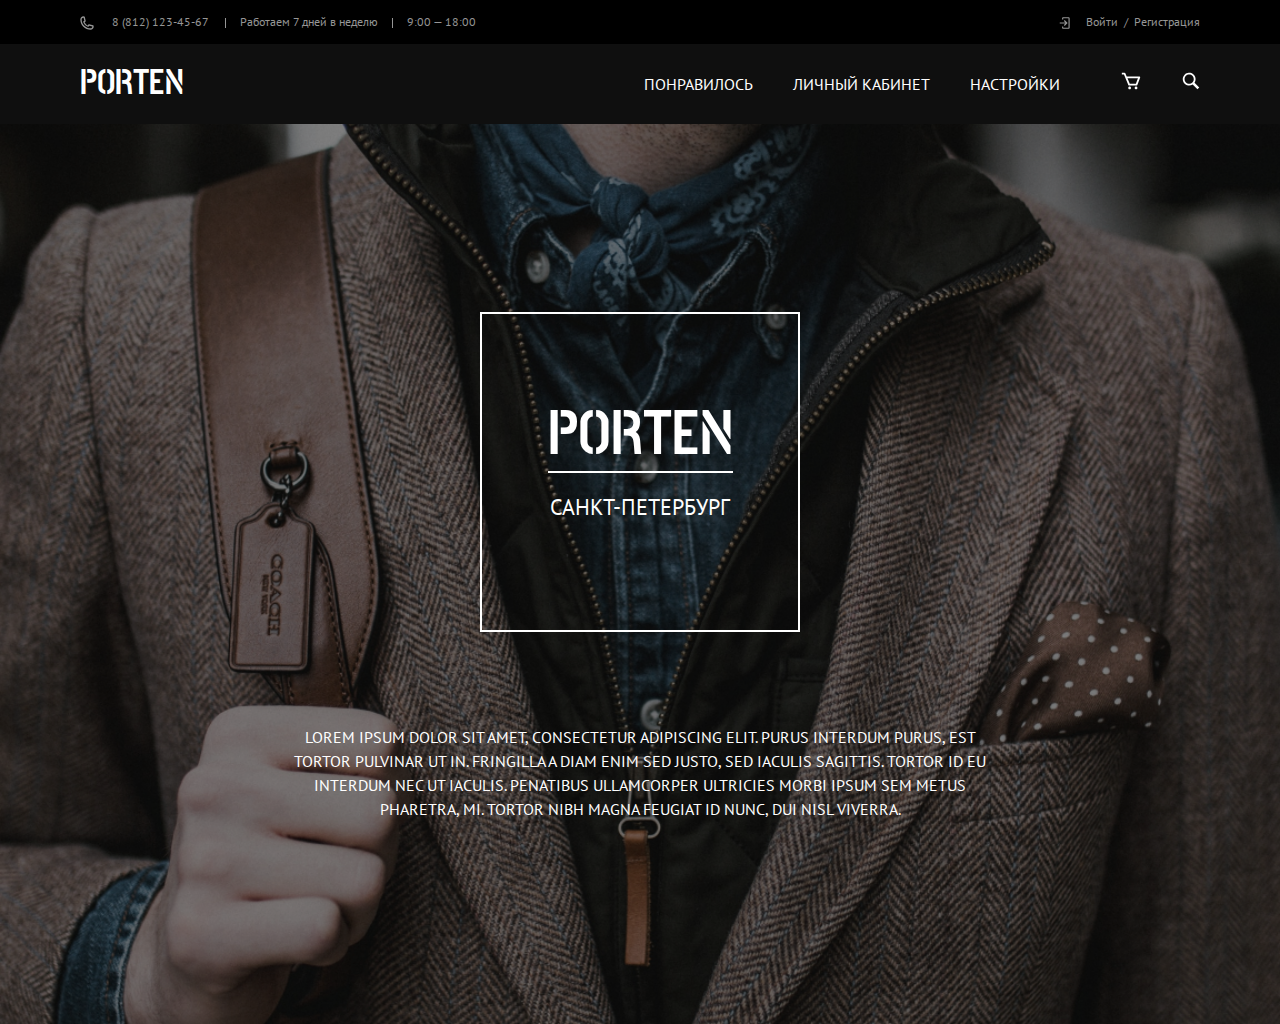
==== front/pages/index.html @ d7d29f50 "add header and slider block" ====
<!DOCTYPE html>
	<html>

	<head>
		<!--[if IE 6]>		<html id="section-reco_main" class="nojs ie6 ieb7 ieb8 ieb9 ieb10 split1 nosplit5 platform-PC platform-notouch"><![endif]-->
		<!--[if IE 7]>		<html id="section-reco_main" class="nojs iea6 ie7 ieb8 ieb9 ieb10 split1 nosplit5 platform-PC platform-notouch"><![endif]-->
		<!--[if IE 8]>		<html id="section-reco_main" class="nojs iea6 iea7 ie8 ieb9 ieb10 split1 nosplit5 platform-PC platform-notouch"><![endif]-->
		<!--[if IE 9]>		<html id="section-reco_main" class="nojs iea6 iea7 iea8 ie9 ieb10 split1 nosplit5 platform-PC platform-notouch"><![endif]-->
		<meta name="viewport" content="width=device-width">
		<meta name="MobileOptimized" content="320" />
		<meta name="HandheldFriendly" content="true" />
		<meta charset="utf-8">
		<meta name="viewport min-width=320px" content="min-width=320, initial-scale=1.0" />
		<link rel="stylesheet" type="text/css" href="./style.css">
		<!--[if lt IE 9]>
		<script src="//cdnjs.cloudflare.com/ajax/libs/html5shiv/r29/html5.min.js"></script>
	<![endif]-->
		<title>index</title>
	</head>

	<body>
		<header class="header">
			<div class="container">
				<div class="header__top">
					<div class="header__top-info">
						<a href="tel:8 (812) 123-45-67">
					<svg width="14" height="14" viewBox="0 0 14 14" fill="none" xmlns="http://www.w3.org/2000/svg">
<path d="M10.6 13.6667C7.87817 13.6631 5.26886 12.5803 3.34425 10.6557C1.41964 8.73112 0.336841 6.1218 0.333313 3.39999C0.333313 2.58666 0.656407 1.80665 1.23152 1.23153C1.80663 0.656423 2.58665 0.333328 3.39998 0.333328C3.57221 0.332016 3.74415 0.347647 3.91331 0.379995C4.07685 0.404195 4.23762 0.444388 4.39331 0.499995C4.50281 0.538414 4.60039 0.60475 4.67639 0.692443C4.75239 0.780136 4.80418 0.886147 4.82665 0.999995L5.73998 4.99999C5.7646 5.10857 5.76163 5.22158 5.73136 5.32872C5.70108 5.43585 5.64445 5.5337 5.56665 5.61333C5.47998 5.70666 5.47331 5.71333 4.65331 6.13999C5.30998 7.58057 6.46211 8.73743 7.89998 9.39999C8.33331 8.57333 8.33998 8.56666 8.43331 8.47999C8.51294 8.40219 8.61079 8.34556 8.71792 8.31528C8.82506 8.28501 8.93807 8.28204 9.04665 8.30666L13.0466 9.21999C13.1568 9.24556 13.2587 9.29876 13.3427 9.37457C13.4267 9.45037 13.49 9.5463 13.5266 9.65333C13.5829 9.81157 13.6253 9.9744 13.6533 10.14C13.6801 10.3075 13.6935 10.477 13.6933 10.6467C13.681 11.4565 13.3488 12.2286 12.7693 12.7944C12.1897 13.3602 11.4099 13.6738 10.6 13.6667ZM3.39998 1.66666C2.94081 1.66842 2.50095 1.8516 2.17627 2.17628C1.85158 2.50097 1.6684 2.94083 1.66665 3.39999C1.66841 5.76872 2.61017 8.03992 4.28511 9.71486C5.96005 11.3898 8.23125 12.3316 10.6 12.3333C11.0591 12.3316 11.499 12.1484 11.8237 11.8237C12.1484 11.499 12.3316 11.0592 12.3333 10.6V10.38L9.23998 9.66666L9.04665 10.0333C8.74665 10.6133 8.52665 11.0333 7.96665 10.8067C6.8619 10.4112 5.85911 9.77468 5.03114 8.94325C4.20316 8.11181 3.5708 7.10638 3.17998 5.99999C2.93998 5.47999 3.39331 5.23999 3.96665 4.93999L4.33331 4.75999L3.61998 1.66666H3.39998Z" fill="#969696"/>
</svg>
					8 (812) 123-45-67
				</a>
						<span>Работаем 7 дней в неделю</span>
						<span>9:00 — 18:00</span>
					</div>
					<div class="header__top-user">
						<a href="#">
					<svg width="11" height="12" viewBox="0 0 11 12" fill="none" xmlns="http://www.w3.org/2000/svg">
<path d="M4.25 0.166748H9.5C10.1417 0.166748 10.6667 0.691748 10.6667 1.33341V10.6667C10.6667 11.3084 10.1417 11.8334 9.5 11.8334H4.25C3.60833 11.8334 3.08333 11.3084 3.08333 10.6667V9.50008H4.25V10.6667H9.5V1.33341H4.25V2.50008H3.08333V1.33341C3.08333 0.691748 3.60833 0.166748 4.25 0.166748Z" fill="#969696"/>
<path d="M4.88583 8.09425L5.70833 8.91675L8.625 6.00008L5.70833 3.08341L4.88583 3.90591L6.39083 5.41675H0.75V6.58341H6.39083L4.88583 8.09425Z" fill="#969696"/>
</svg>
					Войти
				</a>
						<span>/</span>
						<a href="#">Регистрация</a>
					</div>
				</div>
			</div>
			<div class="header__bottom">
				<div class="container">
					<div class="header__bottom-logo">
						<a href="#">PORTEN</a>
					</div>
					<div class="header__bottom-menu">
						<ul class="header__bottom-menu-list">
							<li class="header__bottom-menu-item"><a href="#">Понравилось</a></li>
							<li class="header__bottom-menu-item"><a href="#">Личный кабинет</a></li>
							<li class="header__bottom-menu-item"><a href="#">Настройки</a></li>
						</ul>
						<div class="header__bottom-basket">
							<a href="#">
						<svg width="20" height="18" viewBox="0 0 20 18" fill="none" xmlns="http://www.w3.org/2000/svg">
<path d="M19.0035 4.81175C18.9192 4.6899 18.8066 4.59031 18.6754 4.5215C18.5442 4.45269 18.3982 4.41672 18.25 4.41667H5.72196L4.66412 1.8775C4.52542 1.54312 4.29055 1.25746 3.9893 1.05673C3.68804 0.856001 3.33396 0.749247 2.97196 0.750004H0.833374V2.58334H2.97196L7.32062 13.0196C7.39028 13.1866 7.50778 13.3292 7.65834 13.4295C7.80891 13.5298 7.98579 13.5834 8.16671 13.5833H15.5C15.8823 13.5833 16.2242 13.3459 16.359 12.9893L19.109 5.656C19.1609 5.51724 19.1785 5.36794 19.1601 5.22091C19.1418 5.07387 19.088 4.93348 19.0035 4.81175ZM14.8648 11.75H8.77812L6.48646 6.25H16.9273L14.8648 11.75Z" fill="white"/>
<path d="M8.62504 17.25C9.38443 17.25 10 16.6344 10 15.875C10 15.1156 9.38443 14.5 8.62504 14.5C7.86565 14.5 7.25004 15.1156 7.25004 15.875C7.25004 16.6344 7.86565 17.25 8.62504 17.25Z" fill="white"/>
<path d="M15.0417 17.25C15.8011 17.25 16.4167 16.6344 16.4167 15.875C16.4167 15.1156 15.8011 14.5 15.0417 14.5C14.2823 14.5 13.6667 15.1156 13.6667 15.875C13.6667 16.6344 14.2823 17.25 15.0417 17.25Z" fill="white"/>
</svg>
					</a>
						</div>
						<div class="header__bottom-search">
							<a href="#">
						<svg width="18" height="18" viewBox="0 0 18 18" fill="none" xmlns="http://www.w3.org/2000/svg">
<path d="M17.25 15.4167L12.5255 10.6922C13.3989 9.36482 13.7488 7.76053 13.5073 6.18999C13.2658 4.61945 12.4501 3.19437 11.2182 2.19068C9.98637 1.18698 8.4259 0.67606 6.83895 0.756838C5.252 0.837616 3.75147 1.50434 2.62788 2.62794C1.50428 3.75153 0.837555 5.25206 0.756777 6.83901C0.675999 8.42596 1.18692 9.98643 2.19061 11.2183C3.19431 12.4502 4.61939 13.2658 6.18993 13.5073C7.76047 13.7488 9.36476 13.399 10.6922 12.5256L15.4167 17.2501L17.25 15.4167ZM2.58335 7.16675C2.58335 4.6395 4.63944 2.58341 7.16669 2.58341C9.69394 2.58341 11.75 4.6395 11.75 7.16675C11.75 9.694 9.69394 11.7501 7.16669 11.7501C4.63944 11.7501 2.58335 9.694 2.58335 7.16675Z" fill="white"/>
</svg>
					</a>
						</div>
					</div>
				</div>
			</div>
		</header>
		<section class="slider">
			<div class="slider__main">
				<h1>PORTEN</h1>
				<p>Санкт-Петербург</p>
			</div>
			<div class="slider__text">
				<p>Lorem ipsum dolor sit amet, consectetur adipiscing elit. Purus interdum purus, est tortor pulvinar ut in. Fringilla a diam enim sed justo, sed iaculis sagittis. Tortor id eu interdum nec ut iaculis. Penatibus ullamcorper ultricies morbi ipsum sem metus pharetra, mi. Tortor nibh magna feugiat id nunc, dui nisl viverra.</p>
			</div>
		</section>


		<footer>
			<div class="container">
			</div>
		</footer>
		<script type="text/javascript" src="./main.min.js" defer="" async=""></script>
	</body>

	</html>
---- front/pages/style.css ----
@charset "UTF-8";

/* mixins */

/* Mixins:
   ========================================================================== */

/* Fonts Helpers:
	 Read more: https://github.com/vedees/webpack-template/blob/master/README.md#add-fonts
	 ========================================================================== */

/*
	By default template support only modern format fonts
	Without svg. Only: .woff, .woffs
	if ypu need svg comments lines bellow and uncomments "Fonts helper all format fonts"

	Usage:
	  1. Put your font to `src/assets/fonts/FOLDERNAME/FONTNAME`
		FOLLOW: Files Required
		Example: .woff, .woffs formats
	  2. Go to fonts.scss
	  3. Use mixon
		Example: @include font-face("OpenSans", "../fonts/OpenSans/opensans");

	  Required parameters: @family, @family
	  Minor parameters: @weight, @style, @pipeline

	  Example Base:
		@include font-face("OpenSans", "../fonts/OpenSans/opensans");
	  Example Situation:
		@include font-face("OpenSans", "../fonts/OpenSans/opensansItalic", 400, italic);
  */

/* base */

@font-face {
  font-family: 'PT Sans';
  src: url("./fonts/PT_Sans/PTSans-Regular.ttf");
  font-weight: 400;
  font-style: normal;
  font-display: swap;
}

@font-face {
  font-family: 'Post No Bills Jaffna';
  src: url("./fonts/post-no-bills-jaffna-cufonfonts/PostNoBillsJaffna-Bold.ttf");
  font-weight: 700;
  font-style: normal;
  font-display: swap;
}

@font-face {
  font-family: 'Playfair Display';
  src: url("./fonts/Playfair_Display/static/PlayfairDisplay-Bold.ttf");
  font-weight: 700;
  font-style: normal;
  font-display: swap;
}

@font-face {
  font-family: 'Playfair Display';
  src: url("./fonts/Playfair_Display/static/PlayfairDisplay-Regular.ttf");
  font-weight: 400;
  font-style: normal;
  font-display: swap;
}

/*  Переменные со шрифтами  */

/*  Переменные с гарнитурами шрифтов  */

/* Настройки оснвоно шрифта */

/* Основные цвета */

/* Разрешения */

/*  сбрасывает браузерное отображение элементов т.к. разные браузеры по разному отображают одно и тоже  */

/*! normalize.css v3.0.3 | MIT License | github.com/necolas/normalize.css */

/**
 * 1. Set default font family to sans-serif.
 * 2. Prevent iOS and IE text size adjust after device orientation change,
 *    without disabling user zoom.
 */

html {
  font-family: sans-serif;
  /* 1 */
  -ms-text-size-adjust: 100%;
  /* 2 */
  -webkit-text-size-adjust: 100%;
  /* 2 */
}

/**
 * Remove default margin.
 */

body {
  margin: 0;
}

/* HTML5 display definitions
   ========================================================================== */

/**
 * Correct `block` display not defined for any HTML5 element in IE 8/9.
 * Correct `block` display not defined for `details` or `summary` in IE 10/11
 * and Firefox.
 * Correct `block` display not defined for `main` in IE 11.
 */

article,
aside,
details,
figcaption,
figure,
footer,
header,
hgroup,
main,
menu,
nav,
section,
summary {
  display: block;
}

/**
 * 1. Correct `inline-block` display not defined in IE 8/9.
 * 2. Normalize vertical alignment of `progress` in Chrome, Firefox, and Opera.
 */

audio,
canvas,
progress,
video {
  display: inline-block;
  /* 1 */
  vertical-align: baseline;
  /* 2 */
}

/**
 * Prevent modern browsers from displaying `audio` without controls.
 * Remove excess height in iOS 5 devices.
 */

audio:not([controls]) {
  display: none;
  height: 0;
}

/**
 * Address `[hidden]` styling not present in IE 8/9/10.
 * Hide the `template` element in IE 8/9/10/11, Safari, and Firefox < 22.
 */

[hidden],
template {
  display: none;
}

/* Links
   ========================================================================== */

/**
 * Remove the gray background color from active links in IE 10.
 */

a {
  background-color: transparent;
}

/**
 * Improve readability of focused elements when they are also in an
 * active/hover state.
 */

a:active,
a:hover {
  outline: 0;
}

/* Text-level semantics
   ========================================================================== */

/**
 * Address styling not present in IE 8/9/10/11, Safari, and Chrome.
 */

abbr[title] {
  border-bottom: 1px dotted;
}

/**
 * Address style set to `bolder` in Firefox 4+, Safari, and Chrome.
 */

b,
strong {
  font-weight: bold;
}

/**
 * Address styling not present in Safari and Chrome.
 */

dfn {
  font-style: italic;
}

/**
 * Address variable `h1` font-size and margin within `section` and `article`
 * contexts in Firefox 4+, Safari, and Chrome.
 */

h1 {
  font-size: 2em;
  margin: 0.67em 0;
}

/**
 * Address styling not present in IE 8/9.
 */

mark {
  background: #ff0;
  color: #000;
}

/**
 * Address inconsistent and variable font size in all browsers.
 */

small {
  font-size: 80%;
}

/**
 * Prevent `sub` and `sup` affecting `line-height` in all browsers.
 */

sub,
sup {
  font-size: 75%;
  line-height: 0;
  position: relative;
  vertical-align: baseline;
}

sup {
  top: -0.5em;
}

sub {
  bottom: -0.25em;
}

/* Embedded content
   ========================================================================== */

/**
 * Remove border when inside `a` element in IE 8/9/10.
 */

img {
  border: 0;
}

/**
 * Correct overflow not hidden in IE 9/10/11.
 */

svg:not(:root) {
  overflow: hidden;
}

/* Grouping content
   ========================================================================== */

/**
 * Address margin not present in IE 8/9 and Safari.
 */

figure {
  margin: 1em 40px;
}

/**
 * Address differences between Firefox and other browsers.
 */

hr {
  -webkit-box-sizing: content-box;
  box-sizing: content-box;
  height: 0;
}

/**
 * Contain overflow in all browsers.
 */

pre {
  overflow: auto;
}

/**
 * Address odd `em`-unit font size rendering in all browsers.
 */

code,
kbd,
pre,
samp {
  font-family: monospace, monospace;
  font-size: 1em;
}

/* Forms
   ========================================================================== */

/**
 * Known limitation: by default, Chrome and Safari on OS X allow very limited
 * styling of `select`, unless a `border` property is set.
 */

/**
 * 1. Correct color not being inherited.
 *    Known issue: affects color of disabled elements.
 * 2. Correct font properties not being inherited.
 * 3. Address margins set differently in Firefox 4+, Safari, and Chrome.
 */

button,
input,
optgroup,
select,
textarea {
  color: inherit;
  /* 1 */
  font: inherit;
  /* 2 */
  margin: 0;
  /* 3 */
}

/**
 * Address `overflow` set to `hidden` in IE 8/9/10/11.
 */

button {
  overflow: visible;
  background-color: transparent;
}

/**
 * Address inconsistent `text-transform` inheritance for `button` and `select`.
 * All other form control elements do not inherit `text-transform` values.
 * Correct `button` style inheritance in Firefox, IE 8/9/10/11, and Opera.
 * Correct `select` style inheritance in Firefox.
 */

button,
select {
  text-transform: none;
}

/**
 * 1. Avoid the WebKit bug in Android 4.0.* where (2) destroys native `audio`
 *    and `video` controls.
 * 2. Correct inability to style clickable `input` types in iOS.
 * 3. Improve usability and consistency of cursor style between image-type
 *    `input` and others.
 */

button,
html input[type="button"],
input[type="reset"],
input[type="submit"] {
  -webkit-appearance: button;
  /* 2 */
  cursor: pointer;
  /* 3 */
  padding: 0;
}

/**
 * Re-set default cursor for disabled elements.
 */

button[disabled],
html input[disabled] {
  cursor: default;
}

/**
 * Remove inner padding and border in Firefox 4+.
 */

button::-moz-focus-inner,
input::-moz-focus-inner {
  border: 0;
  padding: 0;
}

/**
 * Address Firefox 4+ setting `line-height` on `input` using `!important` in
 * the UA stylesheet.
 */

input {
  line-height: normal;
}

/**
 * It's recommended that you don't attempt to style these elements.
 * Firefox's implementation doesn't respect box-sizing, padding, or width.
 *
 * 1. Address box sizing set to `content-box` in IE 8/9/10.
 * 2. Remove excess padding in IE 8/9/10.
 */

input[type="checkbox"],
input[type="radio"] {
  -webkit-box-sizing: border-box;
  box-sizing: border-box;
  /* 1 */
  padding: 0;
  /* 2 */
}

/**
 * Fix the cursor style for Chrome's increment/decrement buttons. For certain
 * `font-size` values of the `input`, it causes the cursor style of the
 * decrement button to change from `default` to `text`.
 */

input[type="number"]::-webkit-inner-spin-button,
input[type="number"]::-webkit-outer-spin-button {
  height: auto;
}

/**
 * 1. Address `appearance` set to `searchfield` in Safari and Chrome.
 * 2. Address `box-sizing` set to `border-box` in Safari and Chrome.
 */

input[type="search"] {
  -webkit-appearance: textfield;
  /* 1 */
  -webkit-box-sizing: content-box;
  box-sizing: content-box;
  /* 2 */
}

/**
 * Remove inner padding and search cancel button in Safari and Chrome on OS X.
 * Safari (but not Chrome) clips the cancel button when the search input has
 * padding (and `textfield` appearance).
 */

input[type="search"]::-webkit-search-cancel-button,
input[type="search"]::-webkit-search-decoration {
  -webkit-appearance: none;
}

/**
 * Define consistent border, margin, and padding.
 */

fieldset {
  border: 1px solid #c0c0c0;
  margin: 0 2px;
  padding: 0.35em 0.625em 0.75em;
}

/**
 * 1. Correct `color` not being inherited in IE 8/9/10/11.
 * 2. Remove padding so people aren't caught out if they zero out fieldsets.
 */

legend {
  border: 0;
  /* 1 */
  padding: 0;
  /* 2 */
}

/**
 * Remove default vertical scrollbar in IE 8/9/10/11.
 */

textarea {
  overflow: auto;
}

/**
 * Don't inherit the `font-weight` (applied by a rule above).
 * NOTE: the default cannot safely be changed in Chrome and Safari on OS X.
 */

optgroup {
  font-weight: bold;
}

/* Tables
   ========================================================================== */

/**
 * Remove most spacing between table cells.
 */

table {
  border-collapse: collapse;
  border-spacing: 0;
}

td,
th {
  padding: 0;
}

/*  Общая типографика для всех страниц. здесь описываются общие свойства для текстовых блоков  */

body {
  font-family: "PT Sans", "Post No Bills Jaffna", "Playfair Display", sans-serif;
  font-size: 16px;
  line-height: 1.5;
  min-height: 100vh;
}

ul {
  padding: 0;
  margin: 0;
  list-style-type: none;
}

ul li {
  margin: 0;
  padding: 0;
}

address {
  font-style: normal;
}

h1 {
  font-size: 42px;
  font-weight: 400;
  margin-top: 0;
  margin-bottom: 10px;
  line-height: 24px;
}

h2 {
  font-size: 22px;
  font-weight: 400;
  margin-top: 0;
  margin-bottom: 10px;
  line-height: 24px;
}

h3 {
  font-size: 16px;
  font-weight: 400;
  margin-bottom: 10px;
}

h4 {
  font-size: 15px;
  letter-spacing: 2.4px;
  line-height: 24px;
  margin: 0px 0 8px 0;
}

p {
  margin-top: 10px;
  color: #6a7678;
}

b {
  font-weight: 700;
}

a,
a:hover,
a:active,
a:visited,
a:focus {
  outline: 0;
  text-decoration: none;
}

body {
  background-color: #000000;
  color: #ffffff;
}

a {
  color: #ffffff;
}

.container {
  max-width: 1160px;
  width: 100%;
  margin-right: auto;
  margin-left: auto;
  position: relative;
  padding: 0 20px;
}

.pln {
  color: #000;
}

pre.prettyprint {
  padding: 2px;
  border: 1px solid #888;
}

ol.linenums {
  margin-top: 0;
  margin-bottom: 0;
}

li.L0,
li.L1,
li.L2,
li.L3,
li.L5,
li.L6,
li.L7,
li.L8 {
  list-style-type: none;
}

li.L1,
li.L3,
li.L5,
li.L7,
li.L9 {
  background: #eee;
}

/* blocks */

.header__top {
  display: -webkit-box;
  display: -webkit-flex;
  display: -ms-flexbox;
  display: flex;
  -webkit-box-align: center;
  -webkit-align-items: center;
  -ms-flex-align: center;
  align-items: center;
  -webkit-box-pack: justify;
  -webkit-justify-content: space-between;
  -ms-flex-pack: justify;
  justify-content: space-between;
  height: 44px;
  font-family: PT Sans;
  font-style: normal;
  font-weight: normal;
  font-size: 12px;
  line-height: 16px;
  color: #969696;
}

a {
  color: #969696;
}

.header__top-info {
  display: -webkit-box;
  display: -webkit-flex;
  display: -ms-flexbox;
  display: flex;
  -webkit-box-align: center;
  -webkit-align-items: center;
  -ms-flex-align: center;
  align-items: center;
}

.header__top-info a svg {
  margin-right: 15px;
  vertical-align: middle;
}

.header__top-info a:after {
  content: '';
  width: 1px;
  display: inline-block;
  height: 10px;
  background-color: #969696;
  margin-left: 14px;
  margin-right: 14px;
  vertical-align: middle;
}

.header__top-info span:first-of-type:after {
  content: '';
  width: 1px;
  display: inline-block;
  height: 10px;
  background-color: #969696;
  margin-left: 14px;
  margin-right: 14px;
  vertical-align: middle;
}

.header__top-user a {
  margin-right: 3px;
  margin-left: 3px;
}

.header__top-user a svg {
  margin-right: 13px;
  vertical-align: middle;
}

.header__top-user a:last-of-type {
  margin-right: 0;
}

.header__bottom {
  display: -webkit-box;
  display: -webkit-flex;
  display: -ms-flexbox;
  display: flex;
  -webkit-box-align: center;
  -webkit-align-items: center;
  -ms-flex-align: center;
  align-items: center;
  height: 80px;
  background: #0F0F0F;
}

.header__bottom a {
  color: #ffffff;
}

.header__bottom .container {
  display: -webkit-box;
  display: -webkit-flex;
  display: -ms-flexbox;
  display: flex;
  -webkit-box-align: center;
  -webkit-align-items: center;
  -ms-flex-align: center;
  align-items: center;
  -webkit-box-pack: justify;
  -webkit-justify-content: space-between;
  -ms-flex-pack: justify;
  justify-content: space-between;
}

.header__bottom-logo {
  font-family: Post No Bills Jaffna;
  font-style: normal;
  font-weight: bold;
  font-size: 36px;
  line-height: 54px;
}

.header__bottom-menu {
  display: -webkit-box;
  display: -webkit-flex;
  display: -ms-flexbox;
  display: flex;
  -webkit-box-align: center;
  -webkit-align-items: center;
  -ms-flex-align: center;
  align-items: center;
}

.header__bottom-menu-list {
  display: -webkit-box;
  display: -webkit-flex;
  display: -ms-flexbox;
  display: flex;
  -webkit-box-align: center;
  -webkit-align-items: center;
  -ms-flex-align: center;
  align-items: center;
}

.header__bottom-menu-item {
  margin-right: 40px;
  text-transform: uppercase;
}

.header__bottom-menu-item:last-child {
  margin-right: 61px;
}

.header__bottom-menu-item:hover {
  padding: 30px 20px;
  background: #1F1F1F;
  cursor: pointer;
}

.header__bottom-basket {
  margin-right: 41px;
}

.slider {
  display: -webkit-box;
  display: -webkit-flex;
  display: -ms-flexbox;
  display: flex;
  min-height: 100vh;
  -webkit-box-align: center;
  -webkit-align-items: center;
  -ms-flex-align: center;
  align-items: center;
  -webkit-box-pack: center;
  -webkit-justify-content: center;
  -ms-flex-pack: center;
  justify-content: center;
  -webkit-box-orient: vertical;
  -webkit-box-direction: normal;
  -webkit-flex-direction: column;
  -ms-flex-direction: column;
  flex-direction: column;
  padding: 150px 0;
  background: -webkit-gradient(linear, left bottom, left top, from(rgba(15, 15, 15, 0.5)), to(rgba(15, 15, 15, 0.5))), url(.jpg);
  background: -webkit-linear-gradient(bottom, rgba(15, 15, 15, 0.5), rgba(15, 15, 15, 0.5)), url(.jpg);
  background: -o-linear-gradient(bottom, rgba(15, 15, 15, 0.5), rgba(15, 15, 15, 0.5)), url(.jpg);
  background: linear-gradient(0deg, rgba(15, 15, 15, 0.5), rgba(15, 15, 15, 0.5)), url(.jpg);
  background-image: url("./img/slider.png");
  background-repeat: no-repeat;
  -webkit-background-size: cover;
  background-size: cover;
  background-position: center center;
}

.slider__main {
  display: -webkit-box;
  display: -webkit-flex;
  display: -ms-flexbox;
  display: flex;
  -webkit-box-align: center;
  -webkit-align-items: center;
  -ms-flex-align: center;
  align-items: center;
  -webkit-box-pack: center;
  -webkit-justify-content: center;
  -ms-flex-pack: center;
  justify-content: center;
  -webkit-box-orient: vertical;
  -webkit-box-direction: normal;
  -webkit-flex-direction: column;
  -ms-flex-direction: column;
  flex-direction: column;
  border: 2px solid #ffffff;
  width: 320px;
  min-height: 320px;
  margin-bottom: 83px;
}

.slider__main h1 {
  font-family: Post No Bills Jaffna;
  font-style: normal;
  font-weight: bold;
  font-size: 64px;
  line-height: 70px;
}

.slider__main h1:after {
  content: '';
  display: block;
  width: 100%;
  height: 2px;
  background-color: #fff;
}

.slider__main p {
  font-size: 22px;
  line-height: 28px;
  text-transform: uppercase;
  color: #ffffff;
}

.slider__text {
  width: 730px;
}

.slider__text p {
  font-size: 16px;
  line-height: 150%;
  text-transform: uppercase;
  text-align: center;
  color: #ffffff;
}

/* Пример подключения*/

/* @import 'blocks/component/component'; */

/* pages */

* {
  -webkit-box-sizing: border-box;
  box-sizing: border-box;
  outline: 0;
}

*:before,
*:after {
  -webkit-box-sizing: border-box;
  box-sizing: border-box;
}

html {
  line-height: 17px;
  font-size: 13px;
  color: #000;
  -webkit-font-smoothing: antialiased;
}

@media screen {
  .str {
    color: #080;
  }

  .kwd {
    color: #008;
  }

  .com {
    color: #800;
  }

  .typ {
    color: #606;
  }

  .lit {
    color: #066;
  }

  .clo,
  .opn,
  .pun {
    color: #660;
  }

  .tag {
    color: #008;
  }

  .atn {
    color: #606;
  }

  .atv {
    color: red;
  }

  .dec,
  .var {
    color: #606;
  }

  .fun {
    color: red;
  }
}

@media print, projection {
  .kwd,
  .tag,
  .typ {
    font-weight: 700;
  }

  .str {
    color: #060;
  }

  .kwd {
    color: #006;
  }

  .com {
    color: #600;
    font-style: italic;
  }

  .typ {
    color: #404;
  }

  .lit {
    color: #044;
  }

  .clo,
  .opn,
  .pun {
    color: #440;
  }

  .tag {
    color: #006;
  }

  .atn {
    color: #404;
  }

  .atv {
    color: red;
  }
}
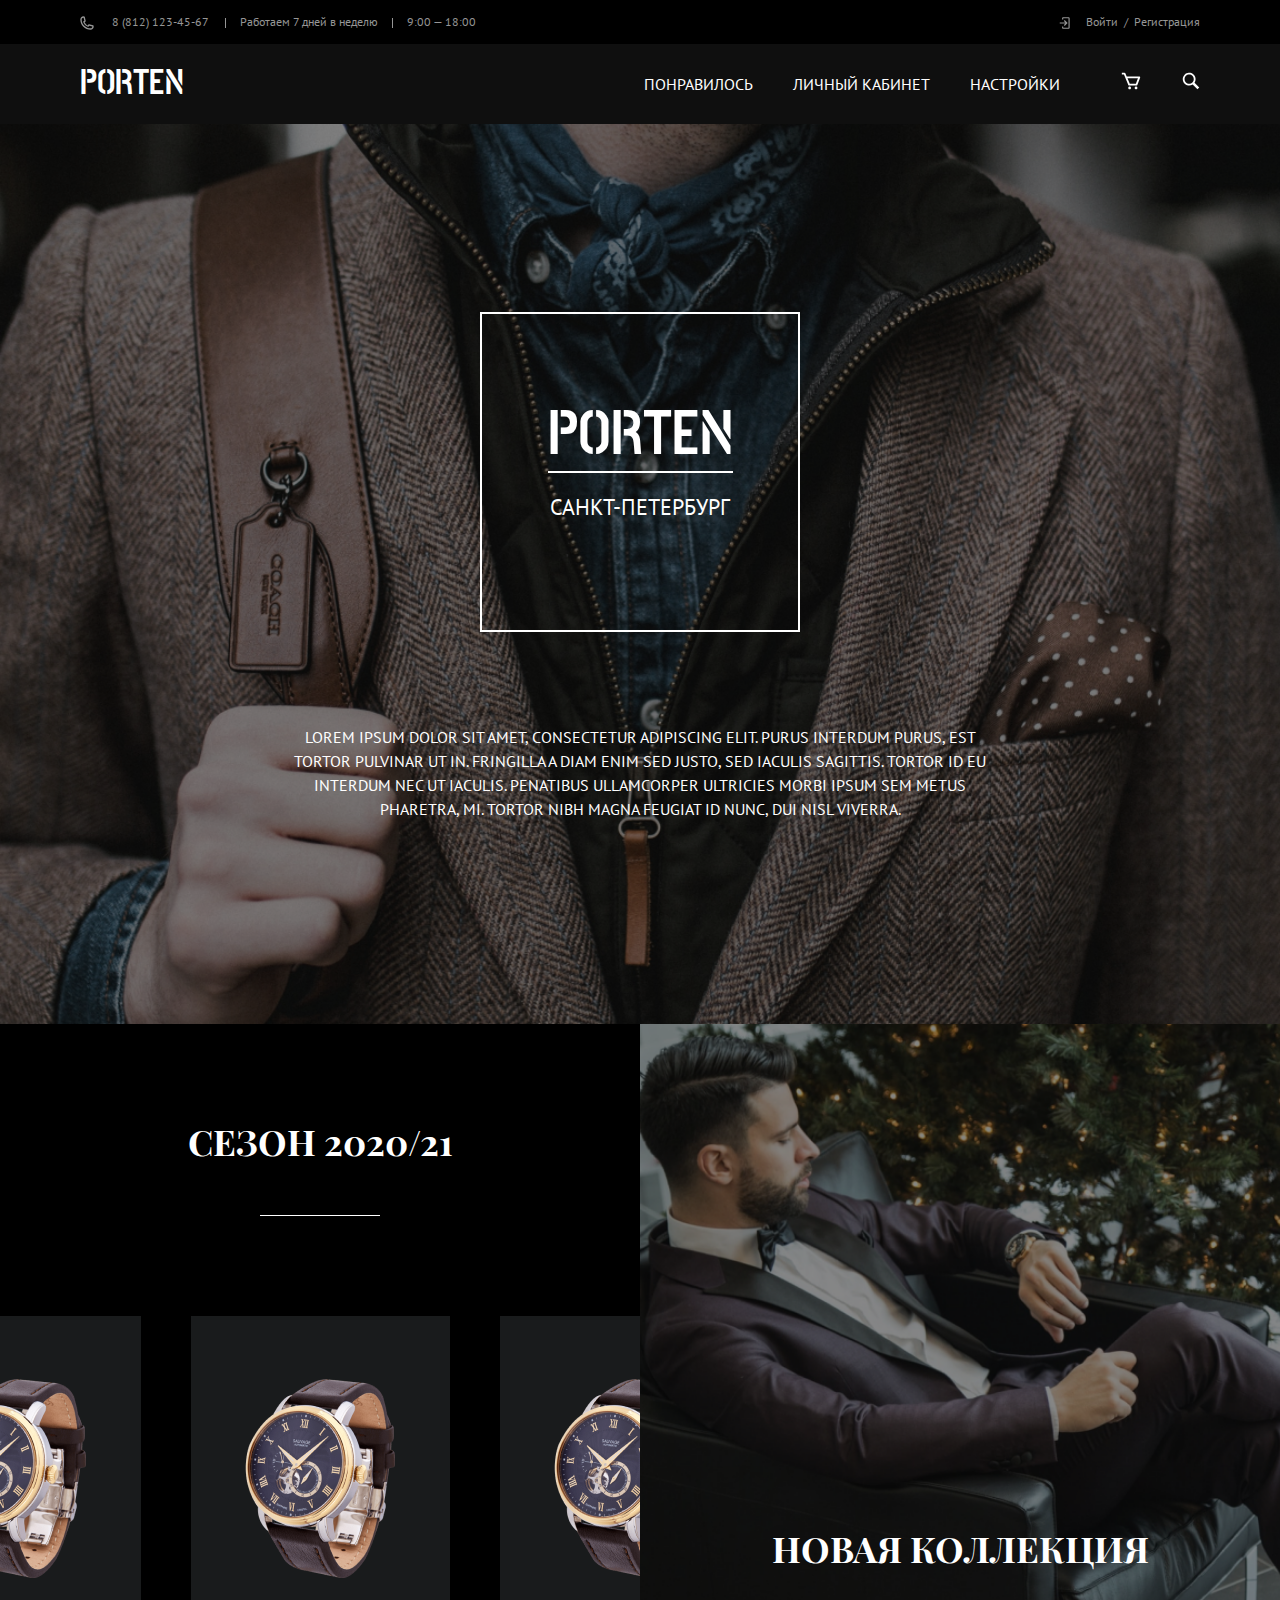
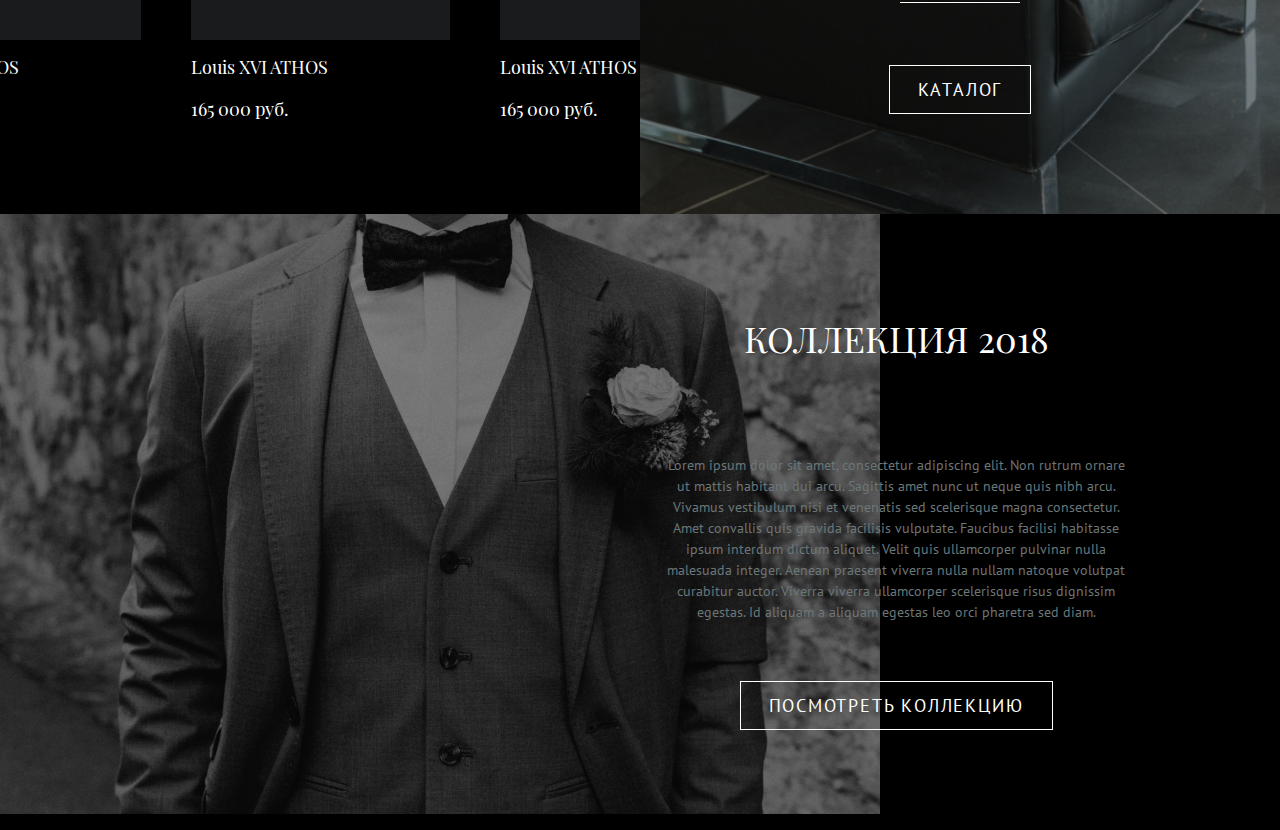
==== commit 5f3a30b0: "add main block" ====
--- a/front/pages/index.html
+++ b/front/pages/index.html
@@ -85,6 +85,40 @@
 				<p>Lorem ipsum dolor sit amet, consectetur adipiscing elit. Purus interdum purus, est tortor pulvinar ut in. Fringilla a diam enim sed justo, sed iaculis sagittis. Tortor id eu interdum nec ut iaculis. Penatibus ullamcorper ultricies morbi ipsum sem metus pharetra, mi. Tortor nibh magna feugiat id nunc, dui nisl viverra.</p>
 			</div>
 		</section>
+		<section class="main">
+			<div class="main__watch">
+				<h2>СЕЗОН 2020/21</h2>
+				<div class="main__watch-cards">
+					<div class="main__watch-card">
+						<img src="./img/watch.png" alt="watch">
+						<p>Louis XVI ATHOS</p>
+						<span>165 000 руб. </span>
+					</div>
+					<div class="main__watch-card">
+						<img src="./img/watch.png" alt="watch">
+						<p>Louis XVI ATHOS</p>
+						<span>165 000 руб. </span>
+					</div>
+					<div class="main__watch-card">
+						<img src="./img/watch.png" alt="watch">
+						<p>Louis XVI ATHOS</p>
+						<span>165 000 руб. </span>
+					</div>
+				</div>
+			</div>
+			<div class="main__new">
+				<h2>Новая коллекция</h2>
+				<button>Каталог</button>
+			</div>
+			<div class="main__foto">
+				<img src="./img/new.png" alt="jacket">
+			</div>
+			<div class="main__collection">
+				<h2>коллекция 2018</h2>
+				<p>Lorem ipsum dolor sit amet, consectetur adipiscing elit. Non rutrum ornare ut mattis habitant dui arcu. Sagittis amet nunc ut neque quis nibh arcu. Vivamus vestibulum nisi et venenatis sed scelerisque magna consectetur. Amet convallis quis gravida facilisis vulputate. Faucibus facilisi habitasse ipsum interdum dictum aliquet. Velit quis ullamcorper pulvinar nulla malesuada integer. Aenean praesent viverra nulla nullam natoque volutpat curabitur auctor. Viverra viverra ullamcorper scelerisque risus dignissim egestas. Id aliquam a aliquam egestas leo orci pharetra sed diam. </p>
+				<button>посмотреть коллекцию</button>
+			</div>
+		</section>
 
 
 		<footer>
--- a/front/pages/style.css
+++ b/front/pages/style.css
@@ -896,6 +896,224 @@
   color: #ffffff;
 }
 
+.main {
+  display: -webkit-box;
+  display: -webkit-flex;
+  display: -ms-flexbox;
+  display: flex;
+  -webkit-flex-wrap: wrap;
+  -ms-flex-wrap: wrap;
+  flex-wrap: wrap;
+  font-family: Playfair Display;
+  font-style: normal;
+}
+
+.main__watch {
+  width: 50%;
+  padding: 93px 80px;
+}
+
+.main__watch h2 {
+  display: -webkit-box;
+  display: -webkit-flex;
+  display: -ms-flexbox;
+  display: flex;
+  -webkit-box-align: center;
+  -webkit-align-items: center;
+  -ms-flex-align: center;
+  align-items: center;
+  -webkit-box-pack: center;
+  -webkit-justify-content: center;
+  -ms-flex-pack: center;
+  justify-content: center;
+  -webkit-box-orient: vertical;
+  -webkit-box-direction: normal;
+  -webkit-flex-direction: column;
+  -ms-flex-direction: column;
+  flex-direction: column;
+  margin-bottom: 100px;
+  text-align: center;
+  font-weight: bold;
+  font-size: 36px;
+  line-height: 48px;
+  text-transform: uppercase;
+}
+
+.main__watch h2:after {
+  content: '';
+  display: block;
+  width: 120px;
+  height: 1px;
+  margin-top: 50px;
+  background-color: #ffff;
+}
+
+.main__watch-cards {
+  display: -webkit-box;
+  display: -webkit-flex;
+  display: -ms-flexbox;
+  display: flex;
+  -webkit-box-align: center;
+  -webkit-align-items: center;
+  -ms-flex-align: center;
+  align-items: center;
+  -webkit-box-pack: center;
+  -webkit-justify-content: center;
+  -ms-flex-pack: center;
+  justify-content: center;
+}
+
+.main__watch-card {
+  max-width: 260px;
+  margin-right: 50px;
+  font-size: 18px;
+  line-height: 24px;
+}
+
+.main__watch-card p {
+  color: #fff;
+}
+
+.main__watch-card img {
+  background: #191B1C;
+  padding: 55px 22px;
+}
+
+.main__watch-card:last-child {
+  margin-right: 0;
+}
+
+.main__new {
+  display: -webkit-box;
+  display: -webkit-flex;
+  display: -ms-flexbox;
+  display: flex;
+  -webkit-box-align: center;
+  -webkit-align-items: center;
+  -ms-flex-align: center;
+  align-items: center;
+  -webkit-box-pack: end;
+  -webkit-justify-content: flex-end;
+  -ms-flex-pack: end;
+  justify-content: flex-end;
+  -webkit-box-orient: vertical;
+  -webkit-box-direction: normal;
+  -webkit-flex-direction: column;
+  -ms-flex-direction: column;
+  flex-direction: column;
+  -webkit-flex-basis: 50%;
+  -ms-flex-preferred-size: 50%;
+  flex-basis: 50%;
+  padding: 100px 0;
+  background-image: url("./img/new1.png");
+  background-repeat: no-repeat;
+  -webkit-background-size: cover;
+  background-size: cover;
+}
+
+.main__new h2 {
+  display: -webkit-box;
+  display: -webkit-flex;
+  display: -ms-flexbox;
+  display: flex;
+  -webkit-box-orient: vertical;
+  -webkit-box-direction: normal;
+  -webkit-flex-direction: column;
+  -ms-flex-direction: column;
+  flex-direction: column;
+  -webkit-box-align: center;
+  -webkit-align-items: center;
+  -ms-flex-align: center;
+  align-items: center;
+  margin-bottom: 62px;
+  font-weight: bold;
+  font-size: 36px;
+  line-height: 48px;
+  text-align: center;
+  text-transform: uppercase;
+}
+
+.main__new h2:after {
+  content: '';
+  display: block;
+  width: 120px;
+  height: 1px;
+  background-color: #ffffff;
+  margin-top: 30px;
+}
+
+.main__new button {
+  border: none;
+  border: 1px solid #FFFFFF;
+  padding: 12px 28px;
+  font-family: PT Sans;
+  font-style: normal;
+  font-weight: normal;
+  font-size: 18px;
+  line-height: 23px;
+  text-align: center;
+  letter-spacing: 0.1em;
+  text-transform: uppercase;
+}
+
+.main__foto {
+  width: 40%;
+}
+
+.main__collection {
+  display: -webkit-box;
+  display: -webkit-flex;
+  display: -ms-flexbox;
+  display: flex;
+  -webkit-box-orient: vertical;
+  -webkit-box-direction: normal;
+  -webkit-flex-direction: column;
+  -ms-flex-direction: column;
+  flex-direction: column;
+  -webkit-box-pack: center;
+  -webkit-justify-content: center;
+  -ms-flex-pack: center;
+  justify-content: center;
+  -webkit-box-align: center;
+  -webkit-align-items: center;
+  -ms-flex-align: center;
+  align-items: center;
+  padding: 100px 0;
+  width: 60%;
+}
+
+.main__collection h2 {
+  margin-bottom: 83px;
+  font-size: 36px;
+  line-height: 48px;
+  text-align: center;
+  text-transform: uppercase;
+}
+
+.main__collection p {
+  max-width: 470px;
+  margin-bottom: 58px;
+  font-family: PT Sans;
+  text-align: center;
+  font-style: normal;
+  font-weight: normal;
+  font-size: 14px;
+  line-height: 150%;
+}
+
+.main__collection button {
+  padding: 12px 28px;
+  border: 1px solid #FFFFFF;
+  font-family: PT Sans;
+  font-style: normal;
+  font-weight: normal;
+  font-size: 18px;
+  line-height: 23px;
+  text-align: center;
+  letter-spacing: 0.1em;
+  text-transform: uppercase;
+}
+
 /* Пример подключения*/
 
 /* @import 'blocks/component/component'; */
